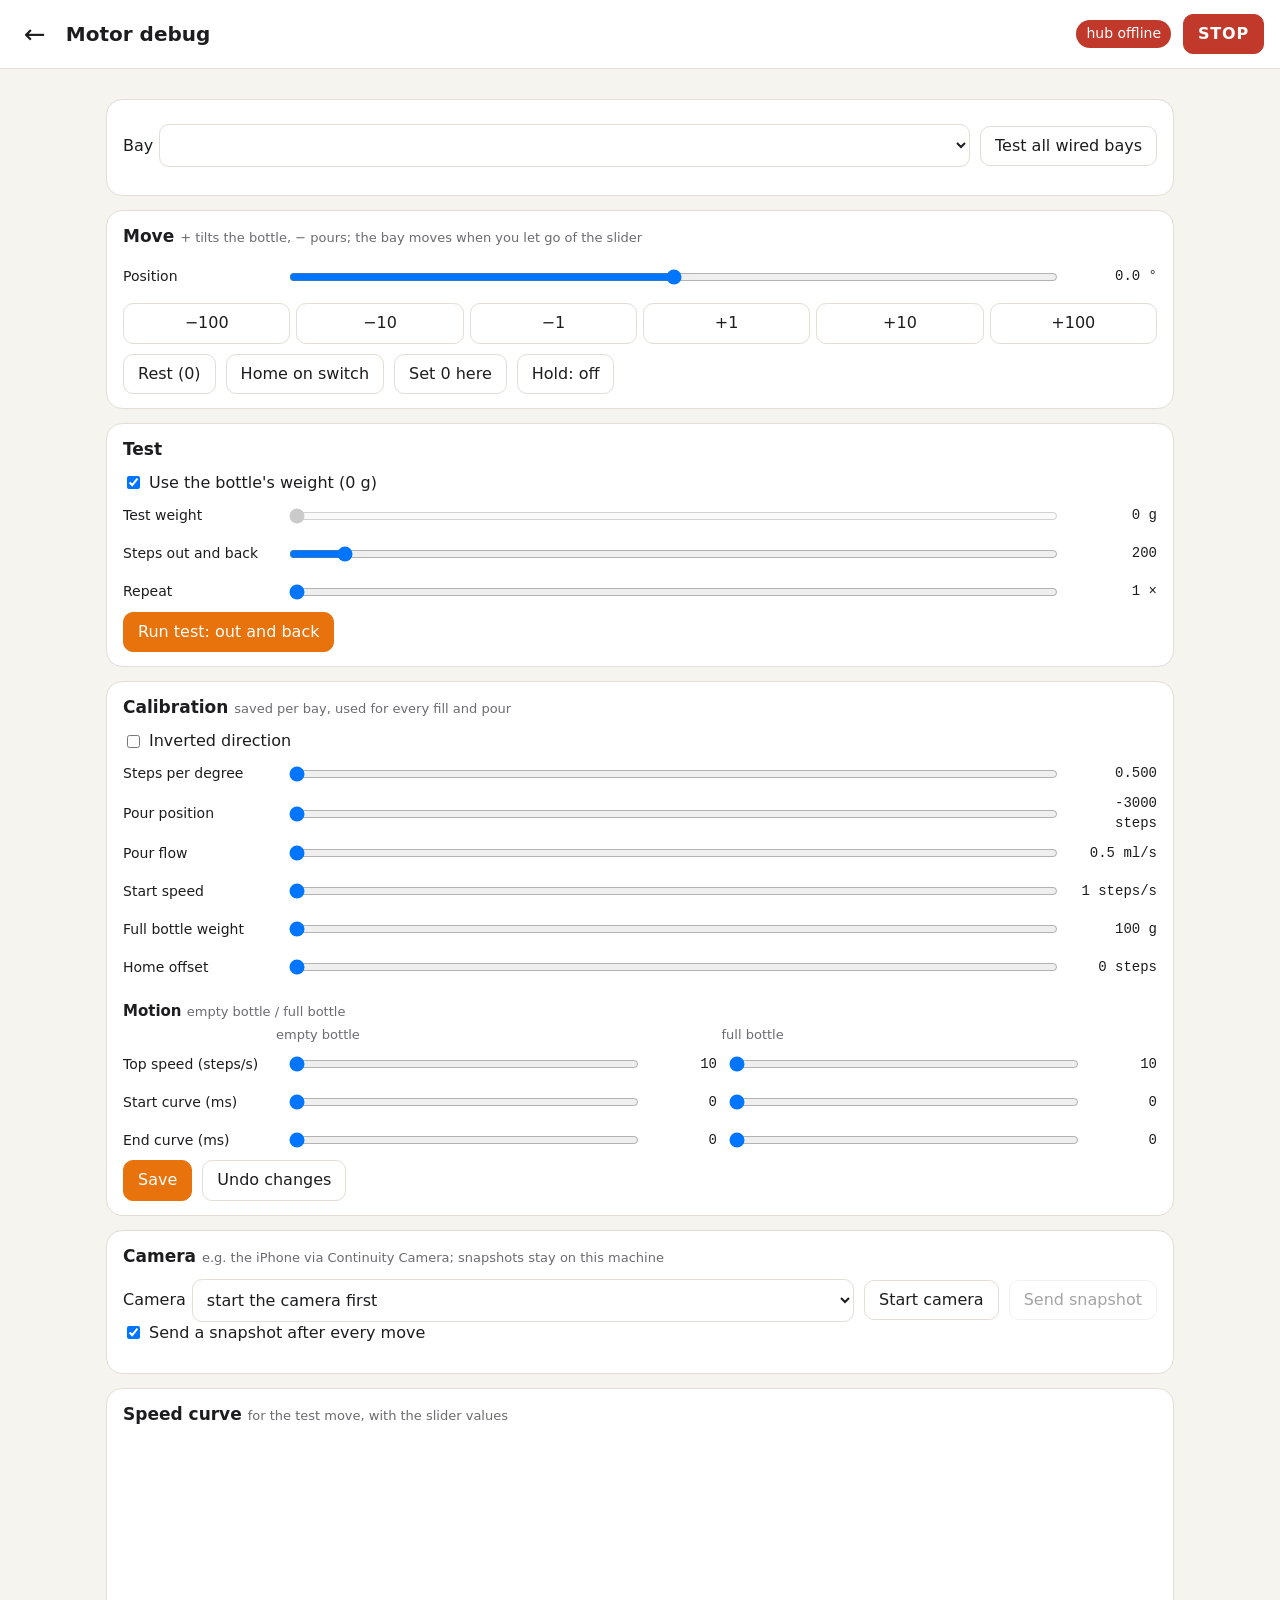
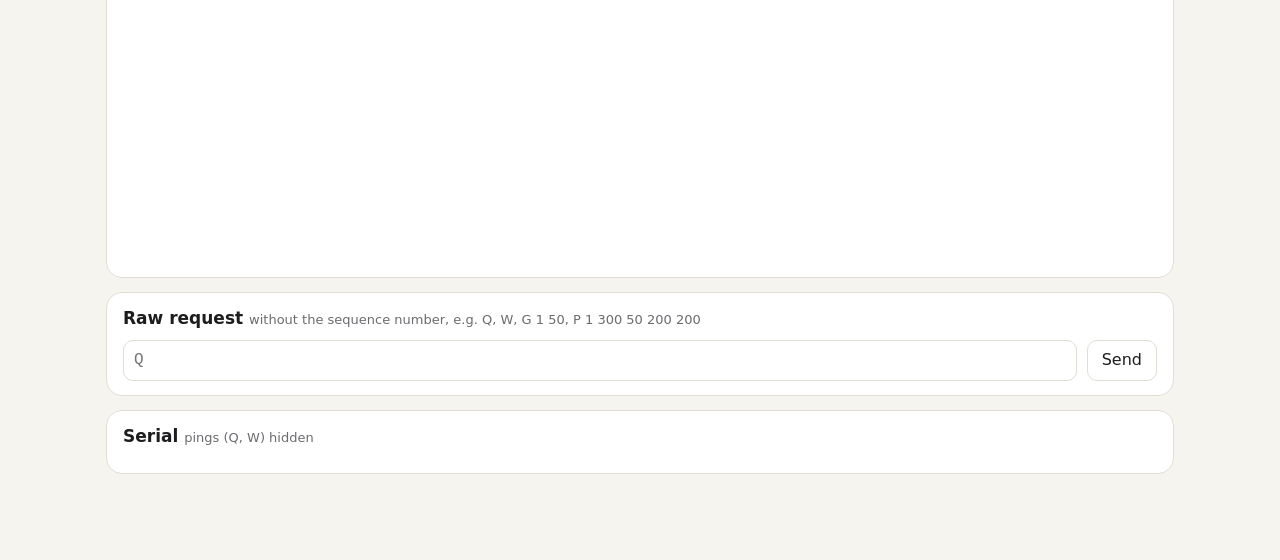
==== backend/cwjh/static/debug.html @ da349de4 "feat: add motor homing and debug console Add a motors service with homing support across backend, fi" ====
<!doctype html>
<html lang="en">
<head>
  <meta charset="utf-8">
  <meta name="viewport" content="width=device-width, initial-scale=1">
  <title>Motor debug</title>
  <link rel="stylesheet" href="app.css">
  <link rel="stylesheet" href="debug.css">
</head>
<body class="debug">
  <header>
    <a href="/" class="icon back" aria-label="Back to the app">&#8592;</a>
    <h1>Motor debug</h1>
    <span id="hub-badge" class="badge offline">hub offline</span>
    <button id="stop" class="stop">STOP</button>
  </header>

  <main>
    <section class="panel">
      <div class="row wrap">
        <label class="inline grow">Bay <select id="bay-select"></select></label>
        <button id="test-all">Test all wired bays</button>
      </div>
      <p id="live" class="live"></p>
      <p id="all-status" class="muted small"></p>
    </section>

    <section class="panel">
      <h3>Move <span class="muted small">+ tilts the bottle, &minus; pours; the bay moves when you let go of the slider</span></h3>
      <div id="move-sliders"></div>
      <div class="jog">
        <button data-jog="-100">&minus;100</button>
        <button data-jog="-10">&minus;10</button>
        <button data-jog="-1">&minus;1</button>
        <button data-jog="1">+1</button>
        <button data-jog="10">+10</button>
        <button data-jog="100">+100</button>
      </div>
      <div class="row wrap">
        <button id="rest">Rest (0)</button>
        <button id="home">Home on switch</button>
        <button id="zero">Set 0 here</button>
        <button id="hold">Hold: off</button>
      </div>
    </section>

    <section class="panel">
      <h3>Test</h3>
      <label class="inline"><input id="use-bottle" type="checkbox" checked> <span>Use the bottle's weight (<span id="bottle-g">0</span> g)</span></label>
      <div id="test-sliders"></div>
      <button id="test" class="primary">Run test: out and back</button>
    </section>

    <section class="panel">
      <h3>Calibration <span class="muted small">saved per bay, used for every fill and pour</span></h3>
      <form id="config">
        <label class="inline"><input name="invert" type="checkbox"> Inverted direction</label>
        <div id="config-sliders"></div>
        <h4>Motion <span class="muted small">empty bottle / full bottle</span></h4>
        <div id="curve-sliders" class="pairs"></div>
        <div class="row">
          <button type="submit" class="primary">Save</button>
          <button type="button" id="config-reset">Undo changes</button>
          <span id="config-status" class="muted"></span>
        </div>
      </form>
    </section>

    <section class="panel">
      <h3>Camera <span class="muted small">e.g. the iPhone via Continuity Camera; snapshots stay on this machine</span></h3>
      <div class="row wrap">
        <label class="inline grow">Camera <select id="camera-select"><option value="">start the camera first</option></select></label>
        <button id="camera-toggle">Start camera</button>
        <button id="camera-snap" disabled>Send snapshot</button>
      </div>
      <label class="inline"><input id="camera-auto" type="checkbox" checked> <span>Send a snapshot after every move</span></label>
      <video id="camera" playsinline muted hidden></video>
      <p id="camera-status" class="muted small"></p>
    </section>

    <section class="panel">
      <h3>Speed curve <span class="muted small">for the test move, with the slider values</span></h3>
      <svg id="chart" viewBox="0 0 640 260" role="img" aria-label="Speed over time"></svg>
      <p id="chart-legend" class="legend"></p>
    </section>

    <section class="panel">
      <h3>Raw request <span class="muted small">without the sequence number, e.g. Q, W, G 1 50, P 1 300 50 200 200</span></h3>
      <form id="raw" class="row">
        <input id="raw-line" type="text" autocomplete="off" spellcheck="false" placeholder="Q">
        <button type="submit">Send</button>
      </form>
      <ol id="raw-out" class="console"></ol>
    </section>

    <section class="panel">
      <h3>Serial <span class="muted small">pings (Q, W) hidden</span></h3>
      <ol id="serial" class="console"></ol>
    </section>
  </main>

  <div id="toast" class="toast" hidden></div>
  <script src="debug.js"></script>
</body>
</html>
---- backend/cwjh/static/app.css ----
:root {
  --bg: #f6f4ef;
  --surface: #ffffff;
  --text: #1d1d1f;
  --muted: #6b6b70;
  --accent: #e8730c;
  --accent-text: #ffffff;
  --ok: #2e8b57;
  --danger: #c0392b;
  --border: #e2ded6;
  --radius: 16px;
  color-scheme: light dark;
}

@media (prefers-color-scheme: dark) {
  :root {
    --bg: #17171a;
    --surface: #232328;
    --text: #f2f2f5;
    --muted: #a0a0a8;
    --border: #34343b;
  }
}

* { box-sizing: border-box; }
[hidden] { display: none !important; }

body {
  margin: 0;
  font: 18px/1.4 system-ui, -apple-system, "Segoe UI", sans-serif;
  background: var(--bg);
  color: var(--text);
  user-select: none;
}

header {
  display: flex;
  align-items: center;
  gap: 12px;
  padding: 12px 16px;
  background: var(--surface);
  border-bottom: 1px solid var(--border);
}

header h1 { flex: 1; font-size: 20px; margin: 0; }

main { padding: 16px; max-width: 900px; margin: 0 auto; }

button {
  font: inherit;
  border: 1px solid var(--border);
  border-radius: var(--radius);
  background: var(--surface);
  color: var(--text);
  padding: 14px 22px;
  min-height: 52px;
  cursor: pointer;
}

button:disabled { opacity: 0.4; cursor: default; }
button.primary { background: var(--accent); color: var(--accent-text); border-color: var(--accent); }
button.danger { color: var(--danger); }
button.icon { font-size: 26px; padding: 4px 12px; min-height: 44px; }

.badge { white-space: nowrap; font-size: 14px; padding: 4px 10px; border-radius: 999px; color: #fff; background: var(--ok); }
.badge.offline { background: var(--danger); }

.tiles { display: grid; grid-template-columns: 1fr 1fr; gap: 16px; margin-top: 8vh; }
.tile { aspect-ratio: 1; font-size: 24px; font-weight: 600; display: flex; flex-direction: column; align-items: center; justify-content: center; gap: 12px; }
.tile .emoji { font-size: 72px; }

.cards { list-style: none; padding: 0; display: grid; grid-template-columns: repeat(auto-fill, minmax(220px, 1fr)); gap: 12px; }
.cards li button { width: 100%; text-align: left; }
.cards li button strong { display: block; }
.cards .why { font-size: 14px; color: var(--muted); }

.steps { padding-left: 24px; }
.steps li { padding: 6px 0; }
.steps li .tag { font-size: 13px; color: var(--muted); margin-left: 8px; }
.steps li.active { font-weight: 700; color: var(--accent); }
.steps li.done { color: var(--muted); text-decoration: line-through; }
.steps li.error { color: var(--danger); }

label { display: block; margin: 12px 0; }
input[type=range] { width: 100%; height: 40px; }
select, input[type=number] { font: inherit; width: 100%; padding: 10px; border-radius: 10px; border: 1px solid var(--border); background: var(--surface); color: var(--text); }

.muted { color: var(--muted); }
.message { font-size: 22px; font-weight: 600; }
.actions { display: flex; gap: 12px; flex-wrap: wrap; margin-top: 16px; }

.progress { position: relative; height: 36px; border-radius: 18px; background: var(--border); overflow: hidden; }
.progress .bar { height: 100%; width: 0; background: var(--accent); transition: width 0.2s; }
.progress .label { position: absolute; inset: 0; display: flex; align-items: center; justify-content: center; font-weight: 600; }

.bay-grid { display: grid; grid-template-columns: repeat(auto-fill, minmax(140px, 1fr)); gap: 12px; }
.bay { display: flex; flex-direction: column; align-items: flex-start; gap: 4px; text-align: left; }
.bay .num { font-size: 13px; color: var(--muted); }
.bay.filled { border-color: var(--ok); }
.bay.empty .name { color: var(--muted); }

dialog { border: none; border-radius: var(--radius); background: var(--surface); color: var(--text); width: min(420px, 92vw); }
dialog::backdrop { background: rgb(0 0 0 / 0.5); }

/* Serial panel */

:root { --out: #1f6feb; --in: #2e8b57; --err: #c0392b; }
@media (prefers-color-scheme: dark) { :root { --out: #58a6ff; --in: #4fbf7f; --err: #ff6b5b; } }

body { padding-bottom: 56px; }
body.serial-open { padding-bottom: 46vh; }

#serial-panel {
  position: fixed; left: 0; right: 0; bottom: 0;
  background: var(--surface); border-top: 1px solid var(--border);
  display: flex; flex-direction: column; max-height: 44vh;
  font: 13px/1.4 ui-monospace, SFMono-Regular, Menlo, monospace;
  user-select: text; z-index: 5;
}
#serial-panel.collapsed .serial-body { display: none; }
#serial-panel.collapsed .chevron { transform: rotate(0deg); }
#serial-panel .chevron { transform: rotate(180deg); transition: transform 0.15s; }

.serial-head {
  display: flex; gap: 12px; align-items: center; width: 100%;
  border: none; border-radius: 0; min-height: 44px; padding: 8px 16px;
  font: 600 14px system-ui, sans-serif; background: transparent;
}
.serial-head .muted { flex: 1; text-align: left; font-weight: 400; }

.serial-body { display: flex; flex-direction: column; min-height: 0; flex: 1; }
.serial-tools { display: flex; gap: 16px; align-items: center; padding: 0 16px 8px; font-family: system-ui, sans-serif; }
.serial-tools label { margin: 0; display: flex; gap: 6px; align-items: center; }
.serial-tools button { min-height: 32px; padding: 4px 12px; margin-left: auto; font-size: 13px; }

#serial-list { list-style: none; margin: 0; padding: 0 16px 12px; overflow-y: auto; flex: 1; }
#serial-list li { display: grid; grid-template-columns: 8ch 10ch 1fr; gap: 12px; padding: 2px 0; border-bottom: 1px solid var(--border); }
#serial-list .time { color: var(--muted); }
#serial-list .dir { font-weight: 700; }
#serial-list li.out .dir { color: var(--out); }
#serial-list li.in .dir { color: var(--in); }
#serial-list li.err .line { color: var(--err); }
#serial-list .line { overflow-wrap: anywhere; color: var(--text); }
#serial-list li.cmd .line { font-weight: 700; }

@media (max-width: 640px) {
  header h1 { font-size: 17px; }
  #serial-list li { grid-template-columns: 8ch 1fr; padding-left: 8px; border-left: 3px solid; }
  #serial-list li.out { border-left-color: var(--out); }
  #serial-list li.in { border-left-color: var(--in); }
  #serial-list .dir { display: none; }
  #serial-list .line { grid-column: 1 / -1; }
}

#toast { position: fixed; left: 50%; bottom: 24px; transform: translateX(-50%); background: var(--text); color: var(--bg); padding: 12px 20px; border-radius: 12px; max-width: 90vw; }
---- backend/cwjh/static/debug.css ----
/* Motor debug page; colours and buttons come from app.css. */

body.debug { user-select: text; font-size: 16px; }
body.debug main { max-width: 1100px; }
body.debug button { min-height: 40px; padding: 8px 14px; border-radius: 10px; }
body.debug h2 { margin: 8px 0; }
body.debug h3 { margin: 0 0 10px; font-size: 17px; }

header .back { text-decoration: none; color: var(--text); font-size: 26px; padding: 4px 8px; }
header .stop { background: var(--danger); color: #fff; border-color: var(--danger); font-weight: 700; letter-spacing: 0.05em; }

.small { font-size: 13px; font-weight: 400; }
.row { display: flex; gap: 10px; align-items: center; }
.row.wrap { flex-wrap: wrap; margin-top: 10px; }
.row.between { justify-content: space-between; flex-wrap: wrap; }
label.inline { display: inline-flex; gap: 6px; align-items: center; margin: 0; }
label.inline input[type=number] { width: 7em; }
input[type=text] { font: inherit; flex: 1; padding: 8px 10px; border-radius: 10px; border: 1px solid var(--border); background: var(--surface); color: var(--text); font-family: ui-monospace, monospace; }

.panel { background: var(--surface); border: 1px solid var(--border); border-radius: var(--radius); padding: 14px 16px; margin: 14px 0; }

.grow { flex: 1; }
.grow select { flex: 1; min-width: 0; }
h4 { margin: 16px 0 4px; font-size: 15px; }

/* Slider rows: label, slider, value (and a second slider for empty / full pairs). */
.slider { display: grid; grid-template-columns: 11em 1fr 6.5em; gap: 10px; align-items: center; margin: 2px 0; font-size: 14px; }
.slider input[type=range] { height: 32px; }
.slider output { font-family: ui-monospace, monospace; text-align: right; }
.pairs .slider { grid-template-columns: 11em 1fr 5em 1fr 5em; }
.pairs .head { color: var(--muted); font-size: 13px; }
.live { font-family: ui-monospace, monospace; font-size: 14px; }
.jog { display: grid; grid-template-columns: repeat(6, 1fr); gap: 6px; margin-top: 8px; }
.jog button { padding: 8px 4px; }


#camera { width: 100%; max-height: 60vh; margin-top: 10px; border-radius: 10px; background: #000; object-fit: contain; }

#chart { width: 100%; height: auto; display: block; }
#chart .axis { stroke: var(--border); }
#chart text { fill: var(--muted); font-size: 11px; }
#chart .limit { stroke: var(--danger); stroke-dasharray: 4 4; }
#chart .empty { stroke: var(--muted); stroke-dasharray: 2 3; fill: none; }
#chart .full { stroke: var(--text); stroke-dasharray: 7 4; fill: none; }
#chart .current { stroke: var(--accent); stroke-width: 2.5; fill: none; }
.legend { font-size: 13px; color: var(--muted); margin: 6px 0 0; }

.console { list-style: none; margin: 8px 0 0; padding: 8px; max-height: 220px; overflow-y: auto; font: 13px/1.5 ui-monospace, monospace; background: var(--bg); border-radius: 10px; }
.console:empty { display: none; }
.console li.out { color: var(--accent); }
.console li.err { color: var(--danger); }

.toast { position: fixed; left: 50%; bottom: 20px; transform: translateX(-50%); background: var(--text); color: var(--bg); padding: 10px 18px; border-radius: 999px; max-width: 90vw; }

@media (max-width: 600px) {
  .jog { grid-template-columns: repeat(3, 1fr); }
  header h1 { font-size: 17px; }
  .slider { grid-template-columns: 1fr 5.5em; }
  .slider input[type=range] { grid-column: 1 / -1; grid-row: 2; }
  .pairs .slider { grid-template-columns: 1fr 4.5em; }
  .pairs .slider > span:first-child { grid-column: 1 / -1; }
  .pairs .slider input[type=range] { grid-column: 1; grid-row: auto; }
  .pairs .head { display: none; }
}
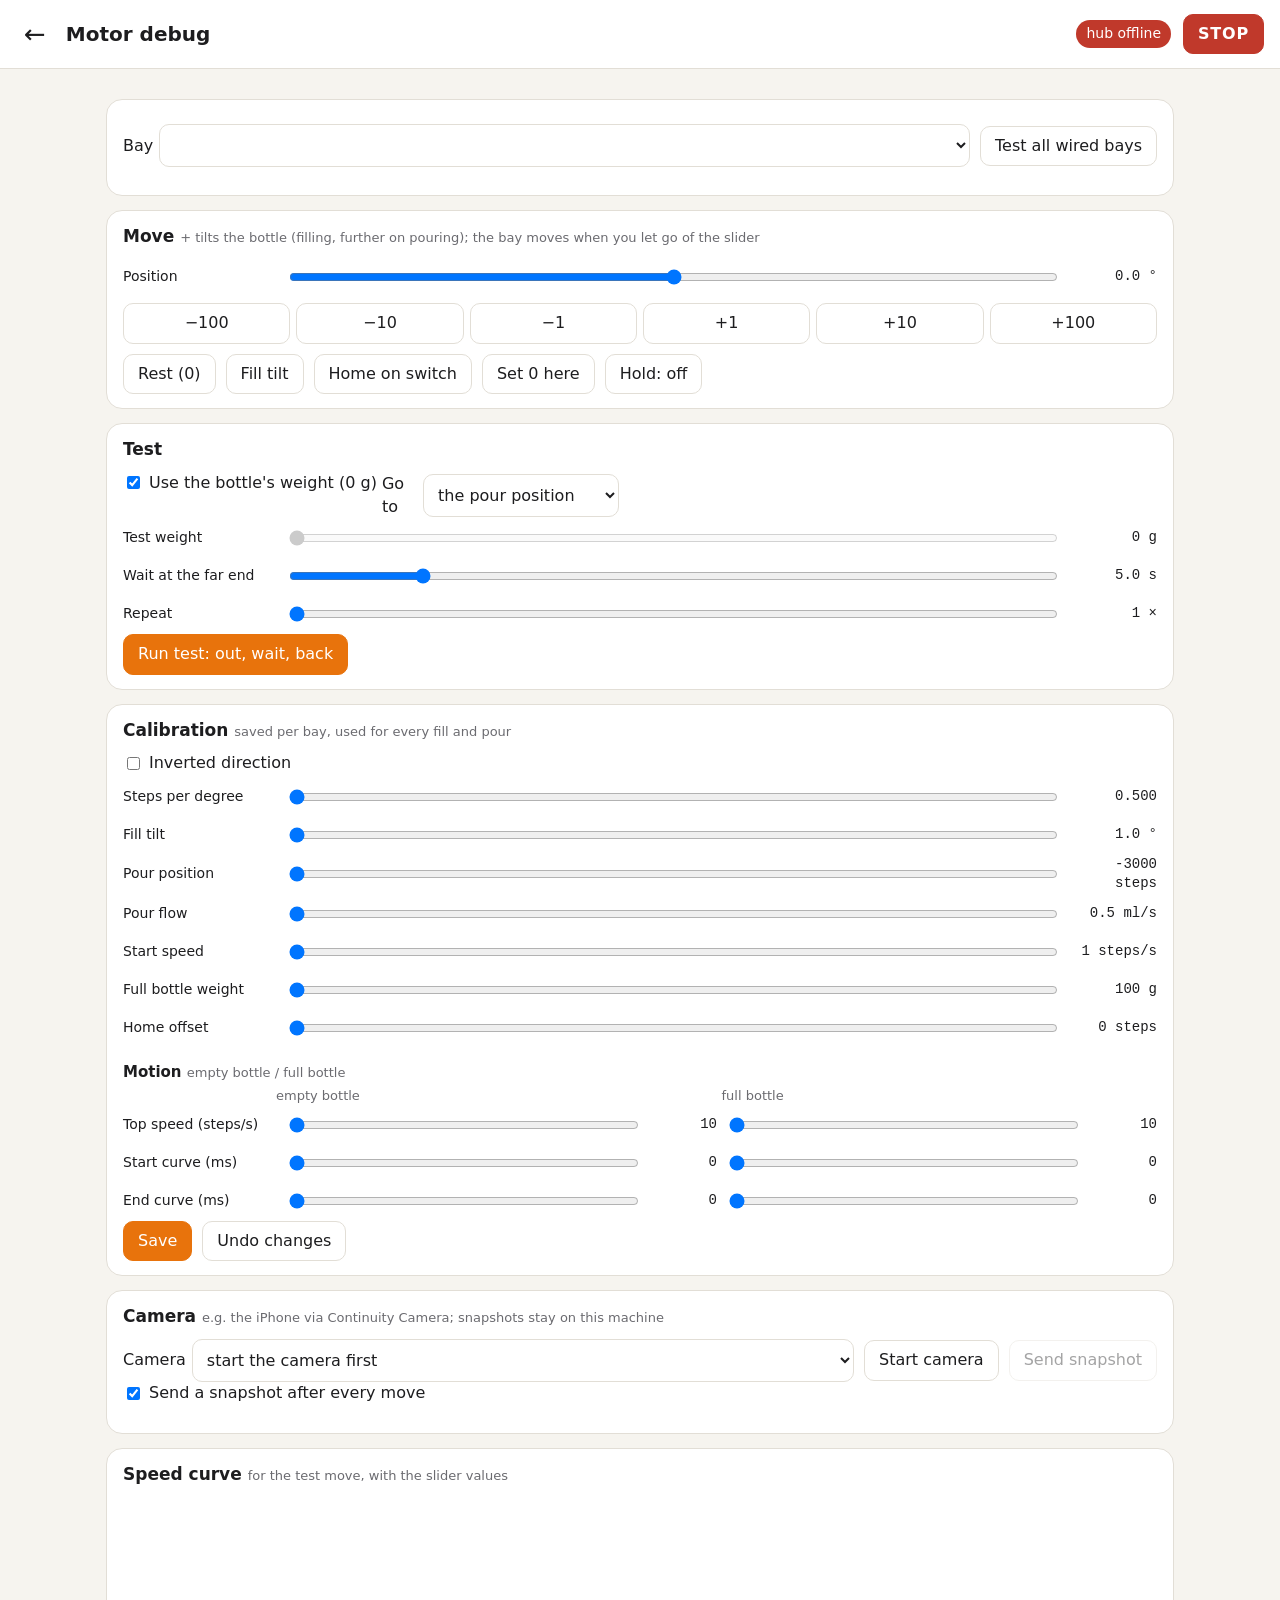
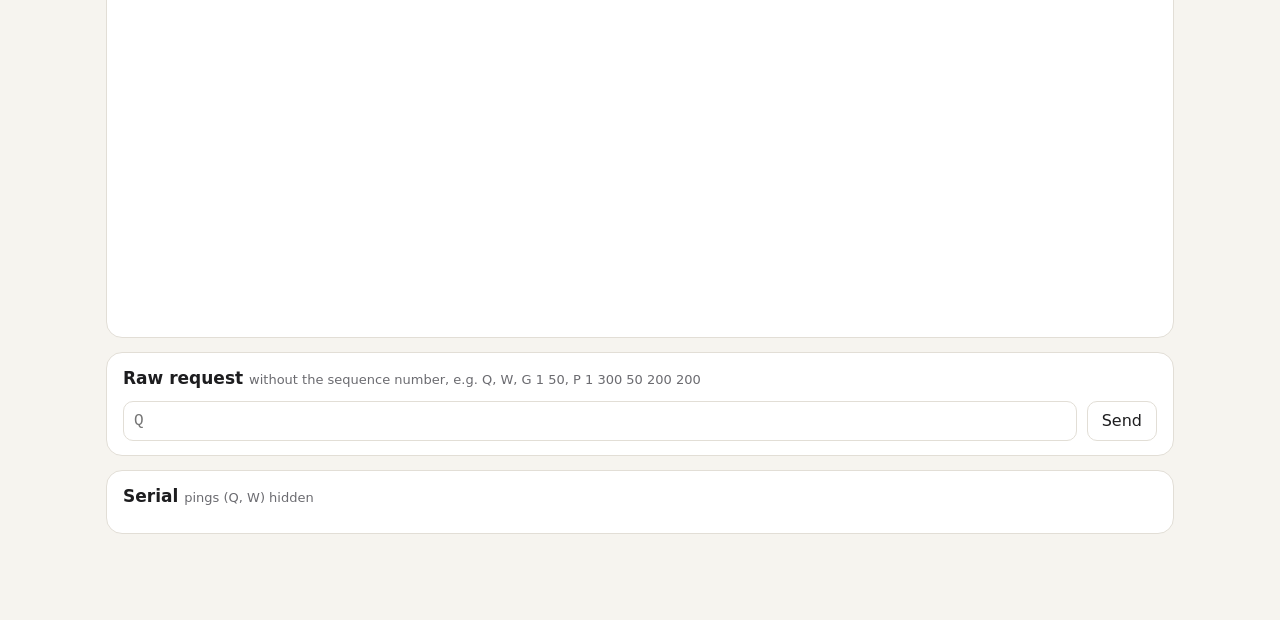
==== commit 88033f3b: "feat: tilt bay to fill position and pour past it Pours now turn the bay further in the same directio" ====
--- a/backend/cwjh/static/debug.html
+++ b/backend/cwjh/static/debug.html
@@ -26,7 +26,7 @@
     </section>
 
     <section class="panel">
-      <h3>Move <span class="muted small">+ tilts the bottle, &minus; pours; the bay moves when you let go of the slider</span></h3>
+      <h3>Move <span class="muted small">+ tilts the bottle (filling, further on pouring); the bay moves when you let go of the slider</span></h3>
       <div id="move-sliders"></div>
       <div class="jog">
         <button data-jog="-100">&minus;100</button>
@@ -38,6 +38,7 @@
       </div>
       <div class="row wrap">
         <button id="rest">Rest (0)</button>
+        <button id="fill">Fill tilt</button>
         <button id="home">Home on switch</button>
         <button id="zero">Set 0 here</button>
         <button id="hold">Hold: off</button>
@@ -47,8 +48,11 @@
     <section class="panel">
       <h3>Test</h3>
       <label class="inline"><input id="use-bottle" type="checkbox" checked> <span>Use the bottle's weight (<span id="bottle-g">0</span> g)</span></label>
+      <label class="inline">Go to
+        <select id="test-to"><option value="pour">the pour position</option><option value="steps">a number of steps</option></select>
+      </label>
       <div id="test-sliders"></div>
-      <button id="test" class="primary">Run test: out and back</button>
+      <button id="test" class="primary">Run test: out, wait, back</button>
     </section>
 
     <section class="panel">
